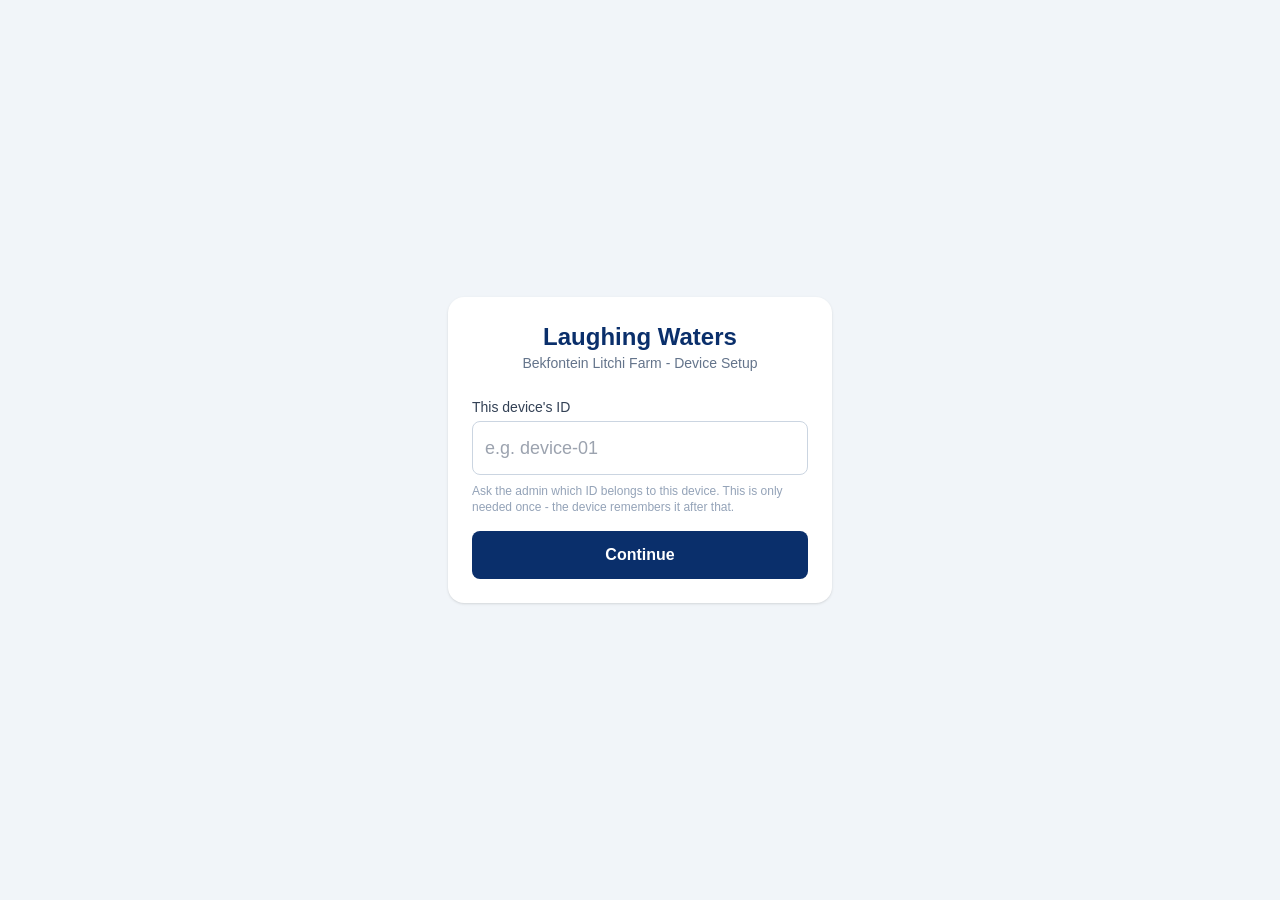
==== frontend/index.html @ 9bb3f7d4 "Initial commit: Field Harvest + Pack House Receiving standalone app Split off a focused subset of th" ====
<!DOCTYPE html>
<html lang="en">
<head>
<meta charset="UTF-8">
<meta name="viewport" content="width=device-width, initial-scale=1.0, maximum-scale=1.0, user-scalable=no">
<title>Laughing Waters</title>
<link rel="manifest" href="field/manifest.json">
<script src="shared/tailwind.js"></script>
<link rel="stylesheet" href="shared/styles.css">
<script src="shared/api.js"></script>
</head>
<body class="bg-slate-100 min-h-screen flex items-center justify-center p-4">

<div id="setup" class="bg-white rounded-2xl shadow p-6 w-full max-w-sm">
  <div class="text-center mb-6">
    <div class="text-2xl font-bold" style="color: var(--lw-blue)">Laughing Waters</div>
    <div class="text-sm text-slate-500">Bekfontein Litchi Farm - Device Setup</div>
  </div>
  <label class="block text-sm font-medium text-slate-700 mb-1">This device's ID</label>
  <input id="deviceIdInput" list="deviceIds" placeholder="e.g. device-01"
         class="w-full border border-slate-300 rounded-lg p-3 mb-2 text-lg">
  <datalist id="deviceIds">
    <option value="device-01"></option>
    <option value="device-02"></option>
    <option value="device-03"></option>
    <option value="device-04"></option>
    <option value="device-05"></option>
    <option value="device-06"></option>
    <option value="device-07"></option>
    <option value="admin-pc"></option>
  </datalist>
  <div class="text-xs text-slate-400 mb-4">Ask the admin which ID belongs to this device. This is only needed once - the device remembers it after that.</div>
  <button id="continueBtn" class="w-full lw-btn-primary rounded-lg py-3 font-semibold">Continue</button>
  <div id="setupError" class="text-red-600 text-sm mt-3 hidden"></div>
</div>

<script>
async function routeDevice(deviceId) {
  const config = await LW.fetchDeviceConfig(deviceId);
  LW.setDeviceId(deviceId);
  const dest = {
    field: "field/",
    packhouse: "packhouse/",
    admin: "admin/",
  }[config.role] || "admin/";
  location.href = dest;
}

(async function init() {
  const existing = LW.getDeviceId();
  if (existing) {
    try {
      await routeDevice(existing);
      return;
    } catch (e) {
      LW.clearDeviceId(); // stale/unknown id, fall through to setup screen
    }
  }
  document.getElementById("continueBtn").addEventListener("click", async () => {
    const id = document.getElementById("deviceIdInput").value.trim();
    const errEl = document.getElementById("setupError");
    errEl.classList.add("hidden");
    if (!id) return;
    try {
      await routeDevice(id);
    } catch (e) {
      errEl.textContent = "Unknown device id. Check with the admin, or add this device in Master Data.";
      errEl.classList.remove("hidden");
    }
  });
})();
</script>
</body>
</html>
---- frontend/shared/styles.css ----
:root {
  --lw-blue: #0A2F6B;
  --lw-red: #C8102E;
  --lw-green: #16a34a;
  --lw-yellow: #eab308;
}

body { font-family: -apple-system, BlinkMacSystemFont, 'Segoe UI', Roboto, sans-serif; }

.lw-header { background: var(--lw-blue); color: white; }
.lw-btn-primary { background: var(--lw-blue); color: white; }
.lw-btn-primary:active { opacity: 0.85; }
.lw-btn-danger { background: var(--lw-red); color: white; }

.urgency-green { background-color: #dcfce7; border-left: 6px solid var(--lw-green); }
.urgency-yellow { background-color: #fef9c3; border-left: 6px solid var(--lw-yellow); }
.urgency-red { background-color: #fee2e2; border-left: 6px solid var(--lw-red); }

.keypad-btn {
  font-size: 1.5rem;
  padding: 1.1rem 0;
  border-radius: 0.75rem;
  background: #f1f5f9;
  border: 1px solid #e2e8f0;
}
.keypad-btn:active { background: #e2e8f0; }

.tab-btn { flex: 1; text-align: center; padding: 0.6rem 0; font-size: 0.8rem; }
.tab-btn.active { color: var(--lw-blue); font-weight: 600; border-bottom: 3px solid var(--lw-blue); }

.subtab-btn { padding: 0.4rem 1rem; border-radius: 999px; font-size: 0.85rem; background: #e2e8f0; color: #334155; }
.subtab-btn.active { background: var(--lw-blue); color: white; font-weight: 600; }

.toast {
  position: fixed; bottom: 5rem; left: 50%; transform: translateX(-50%);
  background: #111827; color: white; padding: 0.6rem 1.2rem; border-radius: 999px;
  font-size: 0.9rem; z-index: 50; opacity: 0; transition: opacity 0.2s;
}
.toast.show { opacity: 1; }
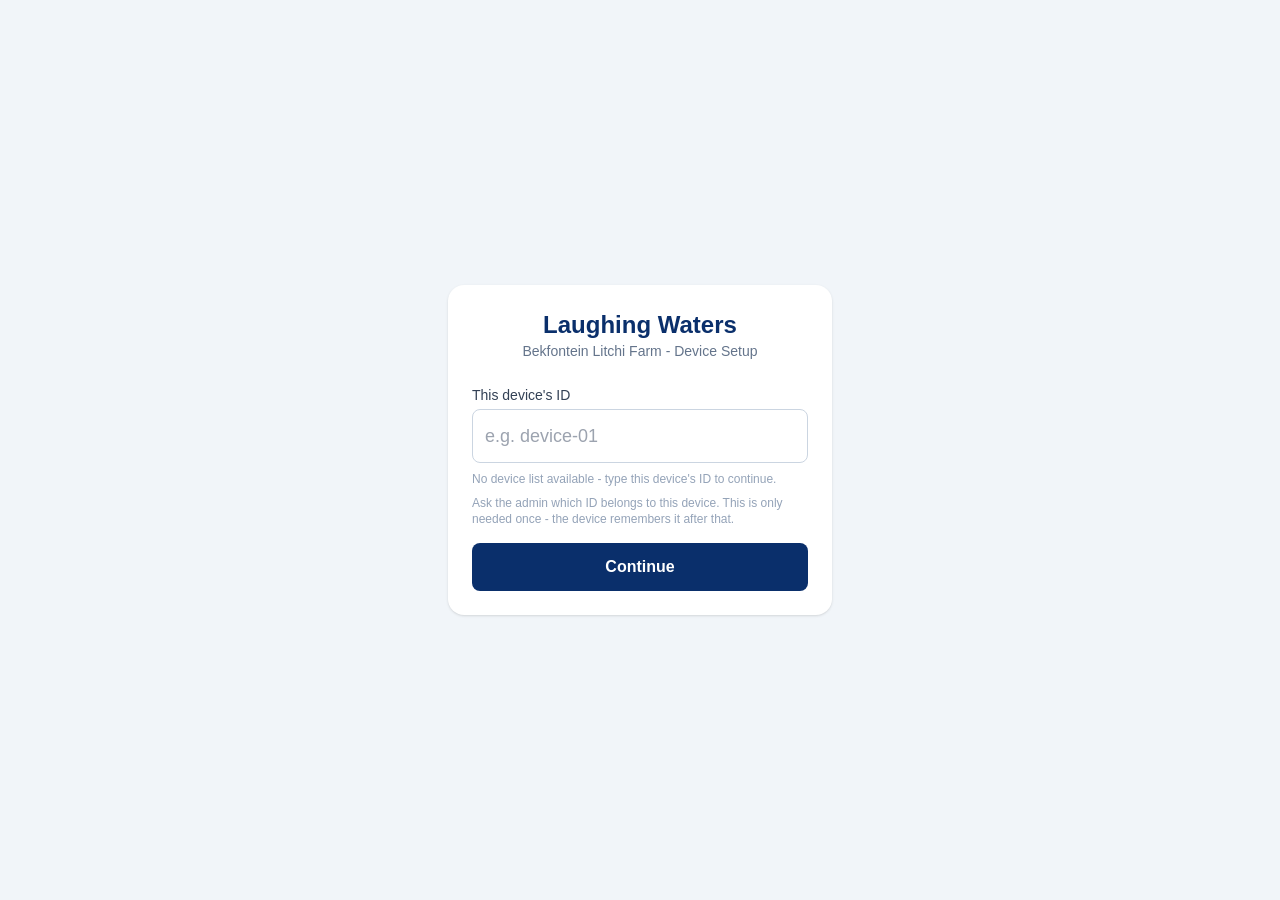
==== commit 763dc1af: "feat: device setup lists the real devices instead of a hardcoded eight Adding a device in Master Dat" ====
--- a/frontend/index.html
+++ b/frontend/index.html
@@ -17,18 +17,10 @@
     <div class="text-sm text-slate-500">Bekfontein Litchi Farm - Device Setup</div>
   </div>
   <label class="block text-sm font-medium text-slate-700 mb-1">This device's ID</label>
-  <input id="deviceIdInput" list="deviceIds" placeholder="e.g. device-01"
-         class="w-full border border-slate-300 rounded-lg p-3 mb-2 text-lg">
-  <datalist id="deviceIds">
-    <option value="device-01"></option>
-    <option value="device-02"></option>
-    <option value="device-03"></option>
-    <option value="device-04"></option>
-    <option value="device-05"></option>
-    <option value="device-06"></option>
-    <option value="device-07"></option>
-    <option value="admin-pc"></option>
-  </datalist>
+  <select id="deviceIdSelect" class="w-full border border-slate-300 rounded-lg p-3 mb-2 text-lg hidden"></select>
+  <input id="deviceIdInput" placeholder="e.g. device-01"
+         class="w-full border border-slate-300 rounded-lg p-3 mb-2 text-lg hidden">
+  <div id="deviceListStatus" class="text-xs text-slate-400 mb-2">Loading the device list...</div>
   <div class="text-xs text-slate-400 mb-4">Ask the admin which ID belongs to this device. This is only needed once - the device remembers it after that.</div>
   <button id="continueBtn" class="w-full lw-btn-primary rounded-lg py-3 font-semibold">Continue</button>
   <div id="setupError" class="text-red-600 text-sm mt-3 hidden"></div>
@@ -46,6 +38,36 @@
   location.href = dest;
 }
 
+// The list comes from the server so a device added in Master Data can be
+// picked straight away. If the list can't be fetched the screen falls back to
+// typing the id by hand, which is all setup ever really needs.
+async function loadDeviceOptions() {
+  const select = document.getElementById("deviceIdSelect");
+  const input = document.getElementById("deviceIdInput");
+  const status = document.getElementById("deviceListStatus");
+  try {
+    const devices = await LW.api("/api/devices/setup-options");
+    if (!devices.length) throw new Error("no devices configured");
+    select.innerHTML = devices.map((d) => {
+      const label = d.station ? `${d.id} - ${d.station}` : d.id;
+      return `<option value="${d.id}">${label}</option>`;
+    }).join("");
+    select.classList.remove("hidden");
+    status.classList.add("hidden");
+  } catch (e) {
+    input.classList.remove("hidden");
+    status.textContent = LW.isNetworkError(e)
+      ? "Can't reach the server - type this device's ID to continue."
+      : "No device list available - type this device's ID to continue.";
+  }
+}
+
+function chosenDeviceId() {
+  const select = document.getElementById("deviceIdSelect");
+  if (!select.classList.contains("hidden")) return select.value;
+  return document.getElementById("deviceIdInput").value.trim();
+}
+
 (async function init() {
   const existing = LW.getDeviceId();
   if (existing) {
@@ -53,18 +75,23 @@
       await routeDevice(existing);
       return;
     } catch (e) {
-      LW.clearDeviceId(); // stale/unknown id, fall through to setup screen
+      // Only a server that answered "unknown" invalidates the saved id - an
+      // unreachable one must not wipe a device's setup and strand it.
+      if (!LW.isNetworkError(e)) LW.clearDeviceId();
     }
   }
+  await loadDeviceOptions();
   document.getElementById("continueBtn").addEventListener("click", async () => {
-    const id = document.getElementById("deviceIdInput").value.trim();
+    const id = chosenDeviceId();
     const errEl = document.getElementById("setupError");
     errEl.classList.add("hidden");
     if (!id) return;
     try {
       await routeDevice(id);
     } catch (e) {
-      errEl.textContent = "Unknown device id. Check with the admin, or add this device in Master Data.";
+      errEl.textContent = LW.isNetworkError(e)
+        ? "Can't reach the server - check the connection and try again."
+        : "Unknown device id. Check with the admin, or add this device in Master Data.";
       errEl.classList.remove("hidden");
     }
   });
--- a/frontend/shared/styles.css
+++ b/frontend/shared/styles.css
@@ -5,7 +5,45 @@
   --lw-yellow: #eab308;
 }
 
-body { font-family: -apple-system, BlinkMacSystemFont, 'Segoe UI', Roboto, sans-serif; }
+body {
+  font-family: -apple-system, BlinkMacSystemFont, 'Segoe UI', Roboto, sans-serif;
+  /* Keep the browser's native pull-to-refresh out of the way of LWPTR's. */
+  overscroll-behavior-y: contain;
+}
+
+/* Offline banner injected by LW.offlineBanner() (shared/api.js). */
+.offline-banner {
+  background: #fef3c7;
+  color: #92400e;
+  border-bottom: 1px solid #fcd34d;
+  padding: 0.5rem 1rem;
+  font-size: 0.85rem;
+  font-weight: 600;
+  text-align: center;
+}
+.offline-banner.hidden { display: none; }
+
+/* Pull-to-refresh indicator (shared/ptr.js). */
+.ptr-indicator {
+  position: fixed;
+  top: 0;
+  left: 50%;
+  transform: translate(-50%, -56px);
+  width: 40px; height: 40px;
+  border-radius: 50%;
+  background: white;
+  box-shadow: 0 2px 8px rgba(0,0,0,0.25);
+  display: flex; align-items: center; justify-content: center;
+  color: var(--lw-blue);
+  font-size: 1.1rem;
+  z-index: 60;
+  opacity: 0;
+  pointer-events: none;
+  transition: opacity 0.15s;
+}
+.ptr-indicator.ready { color: var(--lw-green); }
+.ptr-indicator.spinning i { animation: ptr-spin 0.8s linear infinite; }
+@keyframes ptr-spin { to { transform: rotate(360deg); } }
 
 .lw-header { background: var(--lw-blue); color: white; }
 .lw-btn-primary { background: var(--lw-blue); color: white; }
@@ -17,8 +55,8 @@
 .urgency-red { background-color: #fee2e2; border-left: 6px solid var(--lw-red); }
 
 .keypad-btn {
-  font-size: 1.5rem;
-  padding: 1.1rem 0;
+  font-size: 1.25rem;
+  padding: 0.75rem 0;
   border-radius: 0.75rem;
   background: #f1f5f9;
   border: 1px solid #e2e8f0;
